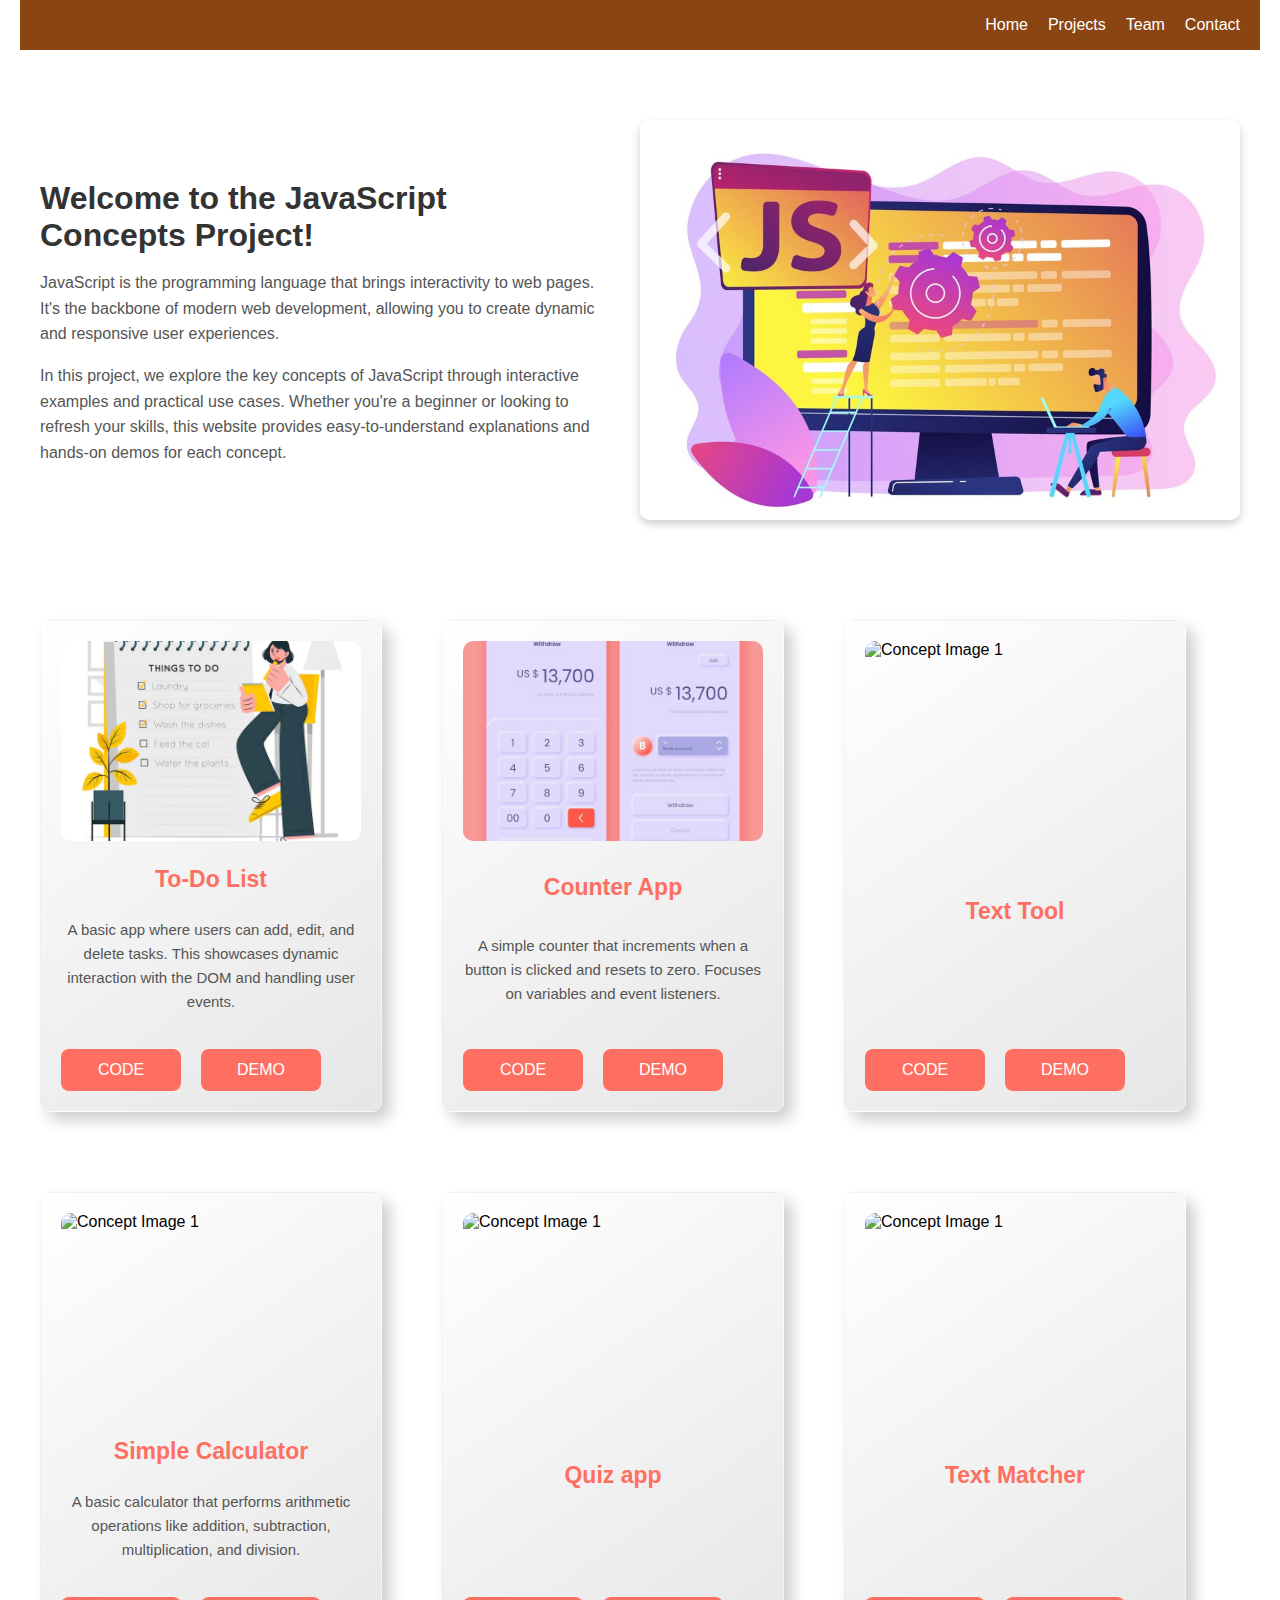
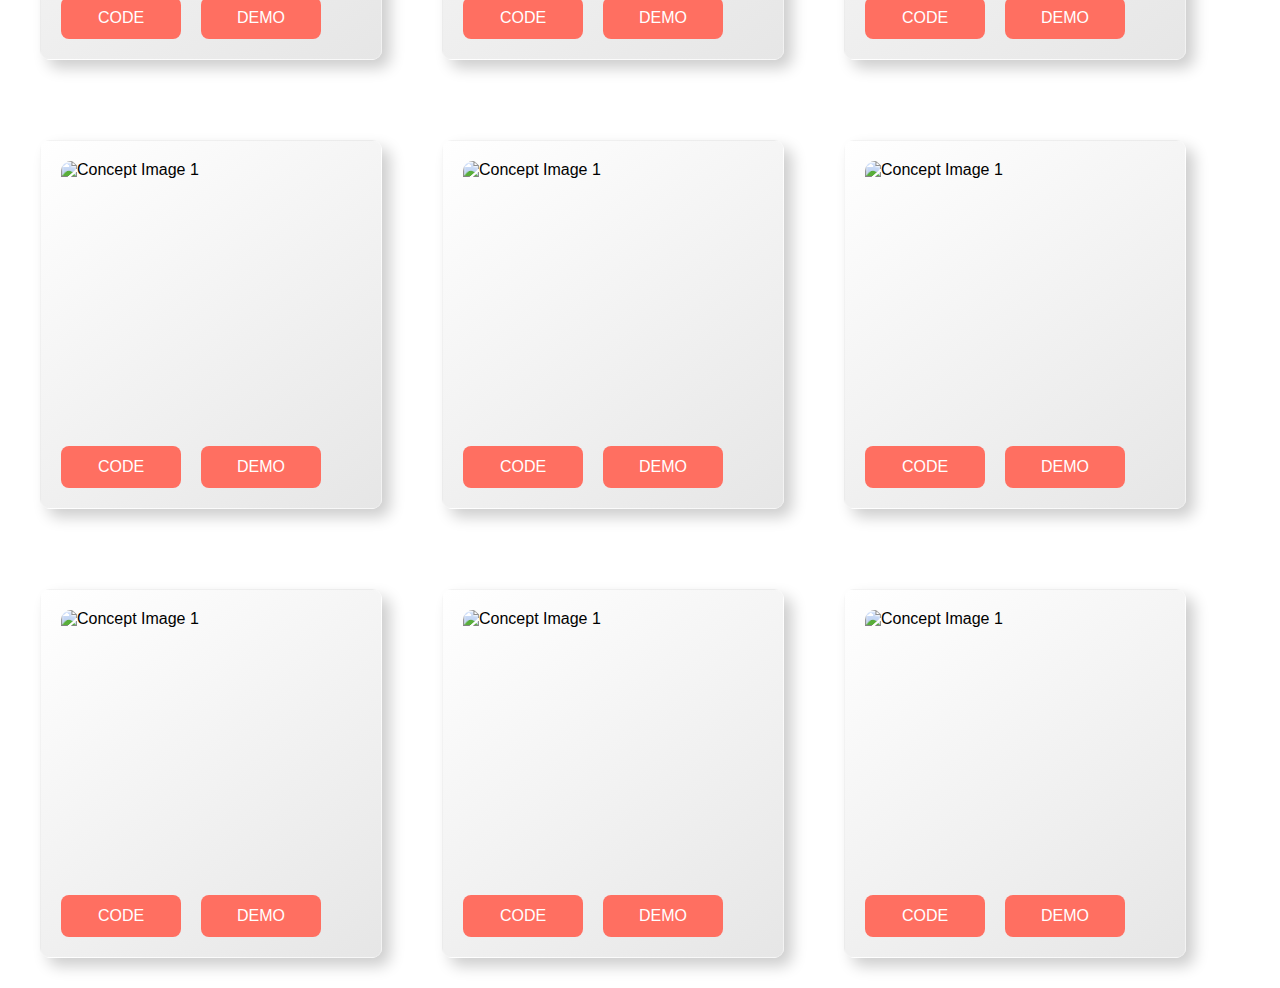
==== index.html @ 8a0b79c7 "initial commit" ====
<!DOCTYPE html>
<html lang="en">
<head>
    <meta charset="UTF-8">
    <meta name="viewport" content="width=device-width, initial-scale=1.0">
    <title>JS content</title>
    <link rel="stylesheet" href="style.css">
</head>
<body>
    <header class="navbar">
        <ul>
            <li>Home</li>
            <li>Projects</li>
            <li>Team</li>
            <li>Contact</li>
        </ul>
    </header>
    
    <div class="content-box">
        <div class="content">
            <h1 class="heading">Welcome to the JavaScript<br>Concepts Project!</h1>
            <p>JavaScript is the programming language that brings interactivity to web pages. It's the backbone of modern web development, allowing you to create dynamic and responsive user experiences.</p>
            <p>In this project, we explore the key concepts of JavaScript through interactive examples and practical use cases. Whether you're a beginner or looking to refresh your skills, this website provides easy-to-understand explanations and hands-on demos for each concept.</p>
        </div>
        <img src="./images/js img.jpg" alt="JavaScript Image" class="js-img">
    </div>
    <div class="concept-container">
        <div class="concept-card">
            <img src="./images/todo list.jpg" alt="Concept Image 1" class="concept-image">
            <h2 class="concept-title">To-Do List</h2>
            <p class="description">A basic app where users can add, edit, and delete tasks. This showcases dynamic interaction with the DOM and handling user events.</p>
            <div class="button-container">
                <button class="concept-button" onclick="window.open('https:github.com/VedikaMamidwar/notes-app')">CODE</button>
                <button class="concept-button" onclick="window.open('https:notenet.netlify.app')">DEMO</button>
            </div>
        </div>
        <div class="concept-card">
            <img src="./images/counter.jpg" alt="Concept Image 1" class="concept-image">
            <h2 class="concept-title">Counter App</h2>
            <p class="description">A simple counter that increments when a button is clicked and resets to zero. Focuses on variables and event listeners.</p>
            <div class="button-container">
                <button class="concept-button" onclick="window.open('https:github.com/VedikaMamidwar/counters-diceroller')">CODE</button>
                <button class="concept-button" onclick="window.open('https:countersdice.netlify.app')">DEMO</button>
            </div>
        </div>
        <div class="concept-card">
            <img src="image1.jpg" alt="Concept Image 1" class="concept-image">
            <h2 class="concept-title">Text Tool</h2>
            <p class="description"></p>
            <div class="button-container">
                <button class="concept-button" onclick="window.open('https:github.com/VedikaMamidwar/text-tool')">CODE</button>
                <button class="concept-button" onclick="window.open('https:domtexttool.netlify.app')">DEMO</button>
            </div>
        </div>
        <div class="concept-card">
            <img src="image1.jpg" alt="Concept Image 1" class="concept-image">
            <h2 class="concept-title">Simple Calculator</h2>
            <p class="description">A basic calculator that performs arithmetic operations like addition, subtraction, multiplication, and division.</p>
            <div class="button-container">
                <button class="concept-button" onclick="window.open('https:github.com/VedikaMamidwar/DOM-manupulation')">CODE</button>
                <button class="concept-button" onclick="window.open('https:domanupulation.netlify.app')">DEMO</button>
            </div>
        </div>
        <div class="concept-card">
            <img src="image1.jpg" alt="Concept Image 1" class="concept-image">
            <h2 class="concept-title">Quiz app</h2>
            <p class="description"></p>
            <div class="button-container">
                <button class="concept-button">CODE</button>
                <button class="concept-button" onclick="window.open('https:notenet.netlify.app')">DEMO</button>
            </div>
        </div>
        <div class="concept-card">
            <img src="image1.jpg" alt="Concept Image 1" class="concept-image">
            <h2 class="concept-title">Text Matcher</h2>
            <p class="description"></p>
            <div class="button-container">
                <button class="concept-button" onclick="window.open('')">CODE</button>
                <button class="concept-button" onclick="window.open('')">DEMO</button>
            </div>
        </div>
        <div class="concept-card">
            <img src="image1.jpg" alt="Concept Image 1" class="concept-image">
            <h2 class="concept-title"></h2>
            <p class="description"></p>
            <div class="button-container">
                <button class="concept-button">CODE</button>
                <button class="concept-button">DEMO</button>
            </div>
        </div>
        <div class="concept-card">
            <img src="image1.jpg" alt="Concept Image 1" class="concept-image">
            <h2 class="concept-title"></h2>
            <p class="description"></p>
            <div class="button-container">
                <button class="concept-button">CODE</button>
                <button class="concept-button">DEMO</button>
            </div>
        </div>
        <div class="concept-card">
            <img src="todo list.jpg" alt="Concept Image 1" class="concept-image">
            <h2 class="concept-title"></h2>
            <p class="description"></p>
            <div class="button-container">
                <button class="concept-button">CODE</button>
                <button class="concept-button">DEMO</button>
            </div>
        </div>
        <div class="concept-card">
            <img src="image1.jpg" alt="Concept Image 1" class="concept-image">
            <h2 class="concept-title"></h2>
            <p class="description"></p>
            <div class="button-container">
                <button class="concept-button">CODE</button>
                <button class="concept-button">DEMO</button>
            </div>
        </div>
        <div class="concept-card">
            <img src="image1.jpg" alt="Concept Image 1" class="concept-image">
            <h2 class="concept-title"></h2>
            <p class="description"></p>
            <div class="button-container">
                <button class="concept-button">CODE</button>
                <button class="concept-button">DEMO</button>
            </div>
        </div>
        <div class="concept-card">
            <img src="image1.jpg" alt="Concept Image 1" class="concept-image">
            <h2 class="concept-title"></h2>
            <p class="description"></p>
            <div class="button-container">
                <button class="concept-button">CODE</button>
                <button class="concept-button">DEMO</button>
            </div>
        </div>
        
       
    </div>
    
</body>
</html>
---- style.css ----
body {
    font-family: 'Arial', sans-serif;
    margin: 0;
    padding: 0;
    box-sizing: border-box;
}

header {
    background: #8B4513;
    color: white;
    padding: 10px 0;
    position: sticky;
    top: 0;
    z-index: 1000;
}

.navbar {
    display: flex;
    justify-content: flex-end;
    align-items: center;
    max-width: 1200px;
    margin: 0 auto;
    padding: 0 20px;
    height: 50px;
}

.navbar ul {
    list-style: none;
    display: flex;
    gap: 20px;
    margin: 0;
    padding: 0;
}

.navbar ul li {
    cursor: pointer;
    color: white;
}

.content-box {
    display: flex;
    justify-content: space-between;
    align-items: center;
    max-width: 1200px;
    margin: 50px auto;
    padding: 20px;
    gap: 30px;
}

.content {
    max-width: 600px; /* Limit width to make room for the image */
}

.heading {
    font-size: 2em;
    margin-bottom: 10px;
    color: #333;
}

p {
    font-size: 1em;
    color: #555;
    line-height: 1.6;
}

.js-img {
    width: 600px;
    height: auto;
    border-radius: 10px;
    box-shadow: 0 4px 8px rgba(0, 0, 0, 0.2); /* Adds shadow for a polished look */
}
/* Container for two concept cards */
.concept-container {
    display: flex;
    flex-wrap: wrap; /* Allows the cards to wrap to the next row */
    gap: 60px;
    max-width: 1200px;
    margin: 0 auto;
    padding: 20px;
}

.concept-card {
    flex: 1 1 calc(33.33% - 40px); 
    max-width: 300px; 
    border: 1px solid rgba(255, 255, 255, 0.2);
    border-radius: 10px;
    margin: 10px 0;
    padding: 20px;
    background: linear-gradient(145deg, #ffffff, #e6e6e6);
    box-shadow: 8px 8px 15px rgba(0, 0, 0, 0.2), -8px -8px 15px rgba(255, 255, 255, 0.1);
    cursor: pointer;
    position: relative;
    display: flex;
    flex-direction: column;
    transition: transform 0.3s, box-shadow 0.3s;
    justify-content: space-between;
}
.concept:hover {
    transform: scale(1.05) rotate(-1deg);
    box-shadow: 12px 12px 20px rgba(0, 0, 0, 0.3), -12px -12px 20px rgba(255, 255, 255, 0.15);
}


.concept-card:hover {
    transform: scale(1.05) rotate(-1deg);
    box-shadow: 12px 12px 20px rgba(0, 0, 0, 0.3), -12px -12px 20px rgba(255, 255, 255, 0.15);
}

.concept-image {
    width: 100%;
    height: 200px;
    object-fit: cover;
    border-radius: 10px;
    margin-bottom: 15px;
}

.concept-title {
    text-align: center;
    font-size: 23px;
    font-weight: bold;
    margin: 10px 0;
    color: #ff6f61;
}

.description {
    text-align: center;
    font-size: 15px;
    color: #555;
    margin-bottom: 15px;
}
/* Concept Button Style */
.button-container {
    display: flex;
    gap: 20px; /* Space between buttons */
    margin-top: 20px; /* Add space between buttons and description */
}

/* Button Style */
.concept-button {
    background-color: #ff6f61;
    color: white;
    font-size: 16px;
    padding: 12px 24px;
    border: none;
    border-radius: 8px;
    cursor: pointer;
    transition: background-color 0.3s ease, transform 0.3s ease;
    width: 120px; /* Set a fixed width for the buttons */
}

/* Hover Effect */
.concept-button:hover {
    background-color: #e65c4f;
    transform: scale(1.05);
}

/* Active Effect */
.concept-button:active {
    background-color: #d9534f;
    transform: scale(0.98);
}

/* Focus Effect */
.concept-button:focus {
    outline: none;
    box-shadow: 0 0 5px rgba(255, 111, 97, 0.8);
}
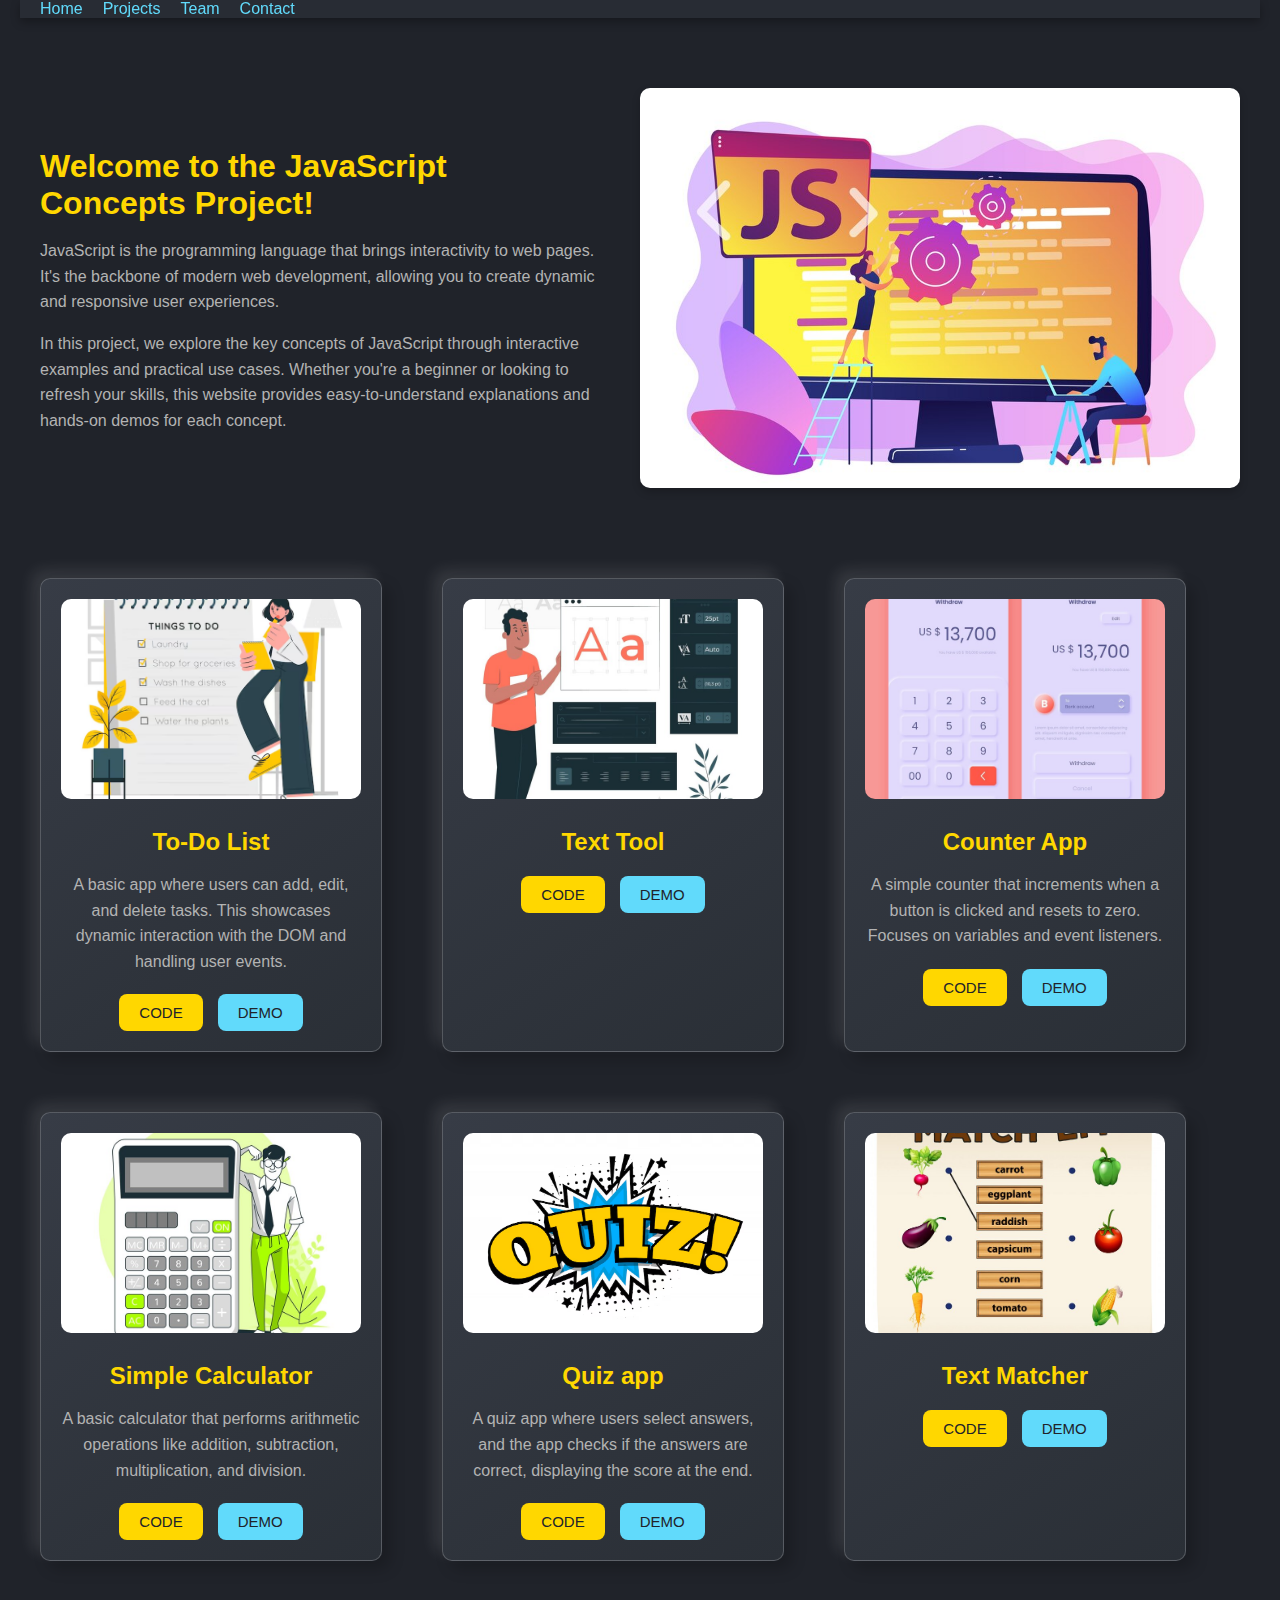
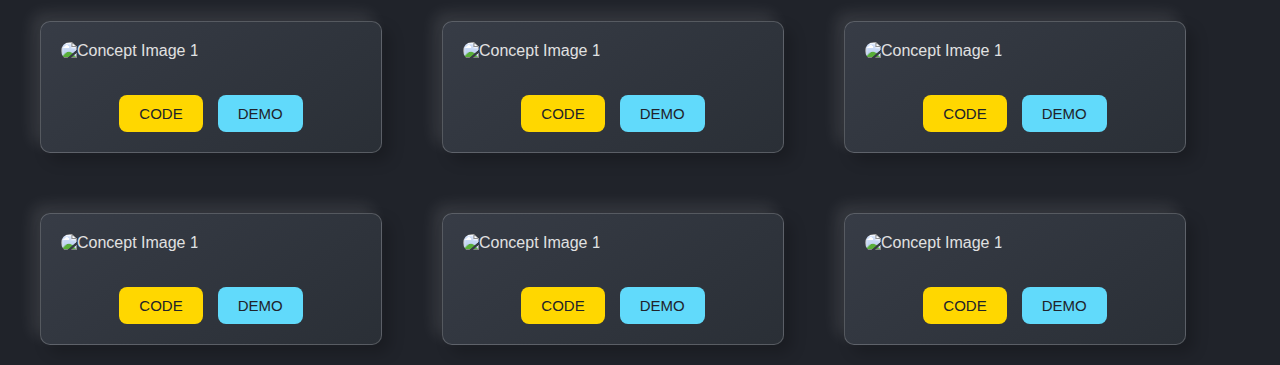
==== commit 77690bf6: "changes are done" ====
--- a/index.html
+++ b/index.html
@@ -30,8 +30,17 @@
             <h2 class="concept-title">To-Do List</h2>
             <p class="description">A basic app where users can add, edit, and delete tasks. This showcases dynamic interaction with the DOM and handling user events.</p>
             <div class="button-container">
-                <button class="concept-button" onclick="window.open('https:github.com/VedikaMamidwar/notes-app')">CODE</button>
+                <button class="concept-button1" onclick="window.open('https:github.com/VedikaMamidwar/notes-app')">CODE</button>
                 <button class="concept-button" onclick="window.open('https:notenet.netlify.app')">DEMO</button>
+            </div>
+        </div>
+        <div class="concept-card">
+            <img src="./images/text tool.jpg" alt="Concept Image 1" class="concept-image">
+            <h2 class="concept-title">Text Tool</h2>
+            <p class="description"></p>
+            <div class="button-container">
+                <button class="concept-button1" onclick="window.open('https:github.com/VedikaMamidwar/text-tool')">CODE</button>
+                <button class="concept-button" onclick="window.open('https:domtexttool.netlify.app')">DEMO</button>
             </div>
         </div>
         <div class="concept-card">
@@ -39,43 +48,34 @@
             <h2 class="concept-title">Counter App</h2>
             <p class="description">A simple counter that increments when a button is clicked and resets to zero. Focuses on variables and event listeners.</p>
             <div class="button-container">
-                <button class="concept-button" onclick="window.open('https:github.com/VedikaMamidwar/counters-diceroller')">CODE</button>
+                <button class="concept-button1" onclick="window.open('https:github.com/VedikaMamidwar/counters-diceroller')">CODE</button>
                 <button class="concept-button" onclick="window.open('https:countersdice.netlify.app')">DEMO</button>
             </div>
         </div>
         <div class="concept-card">
-            <img src="image1.jpg" alt="Concept Image 1" class="concept-image">
-            <h2 class="concept-title">Text Tool</h2>
-            <p class="description"></p>
-            <div class="button-container">
-                <button class="concept-button" onclick="window.open('https:github.com/VedikaMamidwar/text-tool')">CODE</button>
-                <button class="concept-button" onclick="window.open('https:domtexttool.netlify.app')">DEMO</button>
-            </div>
-        </div>
-        <div class="concept-card">
-            <img src="image1.jpg" alt="Concept Image 1" class="concept-image">
+            <img src="./images/calculator.jpg" alt="Concept Image 1" class="concept-image">
             <h2 class="concept-title">Simple Calculator</h2>
             <p class="description">A basic calculator that performs arithmetic operations like addition, subtraction, multiplication, and division.</p>
             <div class="button-container">
-                <button class="concept-button" onclick="window.open('https:github.com/VedikaMamidwar/DOM-manupulation')">CODE</button>
+                <button class="concept-button1" onclick="window.open('https:github.com/VedikaMamidwar/DOM-manupulation')">CODE</button>
                 <button class="concept-button" onclick="window.open('https:domanupulation.netlify.app')">DEMO</button>
             </div>
         </div>
         <div class="concept-card">
-            <img src="image1.jpg" alt="Concept Image 1" class="concept-image">
+            <img src="./images/quiz.avif" alt="Concept Image 1" class="concept-image">
             <h2 class="concept-title">Quiz app</h2>
-            <p class="description"></p>
+            <p class="description">A quiz app where users select answers, and the app checks if the answers are correct, displaying the score at the end.</p>
             <div class="button-container">
-                <button class="concept-button">CODE</button>
+                <button class="concept-button1">CODE</button>
                 <button class="concept-button" onclick="window.open('https:notenet.netlify.app')">DEMO</button>
             </div>
         </div>
         <div class="concept-card">
-            <img src="image1.jpg" alt="Concept Image 1" class="concept-image">
+            <img src="./images/text matcher.jpg" alt="Concept Image 1" class="concept-image">
             <h2 class="concept-title">Text Matcher</h2>
             <p class="description"></p>
             <div class="button-container">
-                <button class="concept-button" onclick="window.open('')">CODE</button>
+                <button class="concept-button1" onclick="window.open('')">CODE</button>
                 <button class="concept-button" onclick="window.open('')">DEMO</button>
             </div>
         </div>
@@ -84,7 +84,7 @@
             <h2 class="concept-title"></h2>
             <p class="description"></p>
             <div class="button-container">
-                <button class="concept-button">CODE</button>
+                <button class="concept-button1">CODE</button>
                 <button class="concept-button">DEMO</button>
             </div>
         </div>
@@ -93,7 +93,7 @@
             <h2 class="concept-title"></h2>
             <p class="description"></p>
             <div class="button-container">
-                <button class="concept-button">CODE</button>
+                <button class="concept-button1">CODE</button>
                 <button class="concept-button">DEMO</button>
             </div>
         </div>
@@ -102,7 +102,7 @@
             <h2 class="concept-title"></h2>
             <p class="description"></p>
             <div class="button-container">
-                <button class="concept-button">CODE</button>
+                <button class="concept-button1">CODE</button>
                 <button class="concept-button">DEMO</button>
             </div>
         </div>
@@ -111,7 +111,7 @@
             <h2 class="concept-title"></h2>
             <p class="description"></p>
             <div class="button-container">
-                <button class="concept-button">CODE</button>
+                <button class="concept-button1">CODE</button>
                 <button class="concept-button">DEMO</button>
             </div>
         </div>
@@ -120,7 +120,7 @@
             <h2 class="concept-title"></h2>
             <p class="description"></p>
             <div class="button-container">
-                <button class="concept-button">CODE</button>
+                <button class="concept-button1">CODE</button>
                 <button class="concept-button">DEMO</button>
             </div>
         </div>
@@ -129,7 +129,7 @@
             <h2 class="concept-title"></h2>
             <p class="description"></p>
             <div class="button-container">
-                <button class="concept-button">CODE</button>
+                <button class="concept-button1">CODE</button>
                 <button class="concept-button">DEMO</button>
             </div>
         </div>
--- a/style.css
+++ b/style.css
@@ -1,27 +1,31 @@
+/* Global Styles */
 body {
     font-family: 'Arial', sans-serif;
     margin: 0;
     padding: 0;
     box-sizing: border-box;
+    background-color: #20232a; /* Darker background for a cohesive look */
+    color: #e1e1e1; /* Light text for contrast */
 }
 
+/* Header */
 header {
-    background: #8B4513;
-    color: white;
-    padding: 10px 0;
+    background: #282c34; /* Dark, neutral background */
+    color: #61dafb; /* Light blue for contrast */
+    padding: 15px 0;
     position: sticky;
     top: 0;
     z-index: 1000;
+    box-shadow: 0 4px 10px rgba(0, 0, 0, 0.3);
 }
 
 .navbar {
-    display: flex;
-    justify-content: flex-end;
-    align-items: center;
+    display: block;
+    justify-content: space-between;
+    align-items:end;
     max-width: 1200px;
     margin: 0 auto;
     padding: 0 20px;
-    height: 50px;
 }
 
 .navbar ul {
@@ -34,9 +38,15 @@
 
 .navbar ul li {
     cursor: pointer;
-    color: white;
+    color: #61dafb;
+    transition: color 0.3s ease;
 }
 
+.navbar ul li:hover {
+    color: #ffd700; /* Golden color on hover */
+}
+
+/* Content Box */
 .content-box {
     display: flex;
     justify-content: space-between;
@@ -48,18 +58,18 @@
 }
 
 .content {
-    max-width: 600px; /* Limit width to make room for the image */
+    max-width: 600px;
 }
 
 .heading {
     font-size: 2em;
     margin-bottom: 10px;
-    color: #333;
+    color: #ffd700; /* Bright heading color */
 }
 
 p {
     font-size: 1em;
-    color: #555;
+    color: #b3b3b3;
     line-height: 1.6;
 }
 
@@ -67,12 +77,13 @@
     width: 600px;
     height: auto;
     border-radius: 10px;
-    box-shadow: 0 4px 8px rgba(0, 0, 0, 0.2); /* Adds shadow for a polished look */
+    box-shadow: 0 4px 8px rgba(0, 0, 0, 0.2);
 }
-/* Container for two concept cards */
+
+/* Concept Card Container */
 .concept-container {
     display: flex;
-    flex-wrap: wrap; /* Allows the cards to wrap to the next row */
+    flex-wrap: wrap;
     gap: 60px;
     max-width: 1200px;
     margin: 0 auto;
@@ -80,29 +91,18 @@
 }
 
 .concept-card {
-    flex: 1 1 calc(33.33% - 40px); 
-    max-width: 300px; 
+    flex: 1 1 calc(33.33% - 40px);
+    max-width: 300px;
     border: 1px solid rgba(255, 255, 255, 0.2);
     border-radius: 10px;
-    margin: 10px 0;
     padding: 20px;
-    background: linear-gradient(145deg, #ffffff, #e6e6e6);
+    background: linear-gradient(145deg, #373c46, #2a2f36);
     box-shadow: 8px 8px 15px rgba(0, 0, 0, 0.2), -8px -8px 15px rgba(255, 255, 255, 0.1);
-    cursor: pointer;
-    position: relative;
-    display: flex;
-    flex-direction: column;
     transition: transform 0.3s, box-shadow 0.3s;
-    justify-content: space-between;
-}
-.concept:hover {
-    transform: scale(1.05) rotate(-1deg);
-    box-shadow: 12px 12px 20px rgba(0, 0, 0, 0.3), -12px -12px 20px rgba(255, 255, 255, 0.15);
 }
 
-
 .concept-card:hover {
-    transform: scale(1.05) rotate(-1deg);
+    transform: scale(1.05);
     box-shadow: 12px 12px 20px rgba(0, 0, 0, 0.3), -12px -12px 20px rgba(255, 255, 255, 0.15);
 }
 
@@ -116,53 +116,81 @@
 
 .concept-title {
     text-align: center;
-    font-size: 23px;
+    font-size: 24px;
     font-weight: bold;
     margin: 10px 0;
-    color: #ff6f61;
+    color: #ffd700;
 }
 
 .description {
     text-align: center;
-    font-size: 15px;
-    color: #555;
+    font-size: 16px;
+    color: #b3b3b3;
     margin-bottom: 15px;
 }
-/* Concept Button Style */
+
+/* Button Container */
 .button-container {
     display: flex;
-    gap: 20px; /* Space between buttons */
-    margin-top: 20px; /* Add space between buttons and description */
+    gap: 15px;
+    justify-content: center;
+    margin-top: 20px;
 }
 
-/* Button Style */
 .concept-button {
-    background-color: #ff6f61;
-    color: white;
-    font-size: 16px;
-    padding: 12px 24px;
+    background-color: #61dafb; /* Lighter blue for primary button color */
+    color: #20232a;
+    font-size: 15px;
+    padding: 10px 20px;
     border: none;
     border-radius: 8px;
     cursor: pointer;
     transition: background-color 0.3s ease, transform 0.3s ease;
-    width: 120px; /* Set a fixed width for the buttons */
 }
 
-/* Hover Effect */
 .concept-button:hover {
-    background-color: #e65c4f;
+    background-color: #ffd700; /* Golden color on hover */
+    color: #20232a;
     transform: scale(1.05);
 }
 
-/* Active Effect */
-.concept-button:active {
-    background-color: #d9534f;
-    transform: scale(0.98);
+.concept-button:focus {
+    outline: none;
+    box-shadow: 0 0 5px rgba(255, 215, 0, 0.8);
+}
+.concept-button1 {
+    background-color: #ffd700; /* Lighter blue for primary button color */
+    color: #20232a;
+    font-size: 15px;
+    padding: 10px 20px;
+    border: none;
+    border-radius: 8px;
+    cursor: pointer;
+    transition: background-color 0.3s ease, transform 0.3s ease;
 }
 
-/* Focus Effect */
-.concept-button:focus {
-    outline: none;
-    box-shadow: 0 0 5px rgba(255, 111, 97, 0.8);
+.concept-button1:hover {
+    background-color: #ffd700; /* Golden color on hover */
+    color: #20232a;
+    transform: scale(1.05);
 }
 
+/* Footer */
+footer {
+    background: #282c34;
+    color: #61dafb;
+    text-align: center;
+    padding: 20px;
+    font-size: 1em;
+    margin-top: 30px;
+}
+
+footer a {
+    color: #ffd700; /* Matching footer link color */
+    text-decoration: none;
+    margin: 0 10px;
+}
+
+footer a:hover {
+    text-decoration: underline;
+}
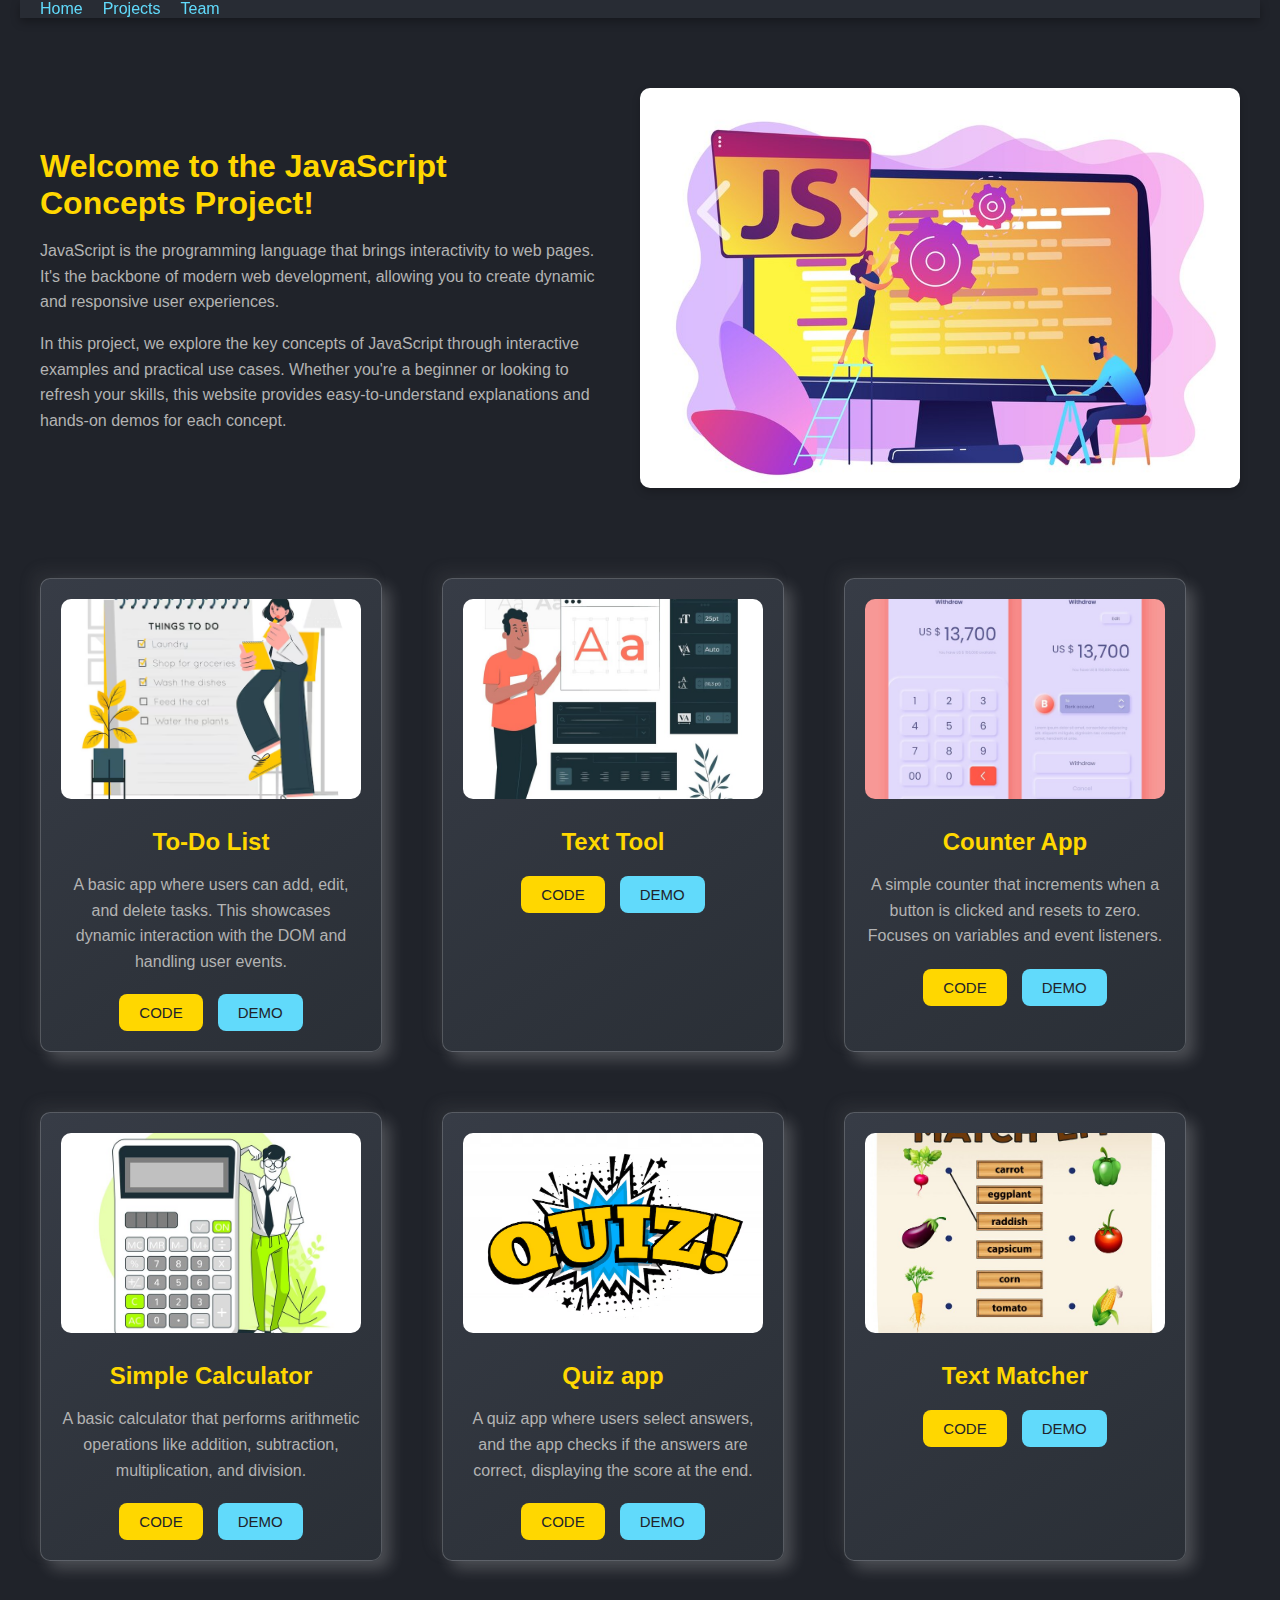
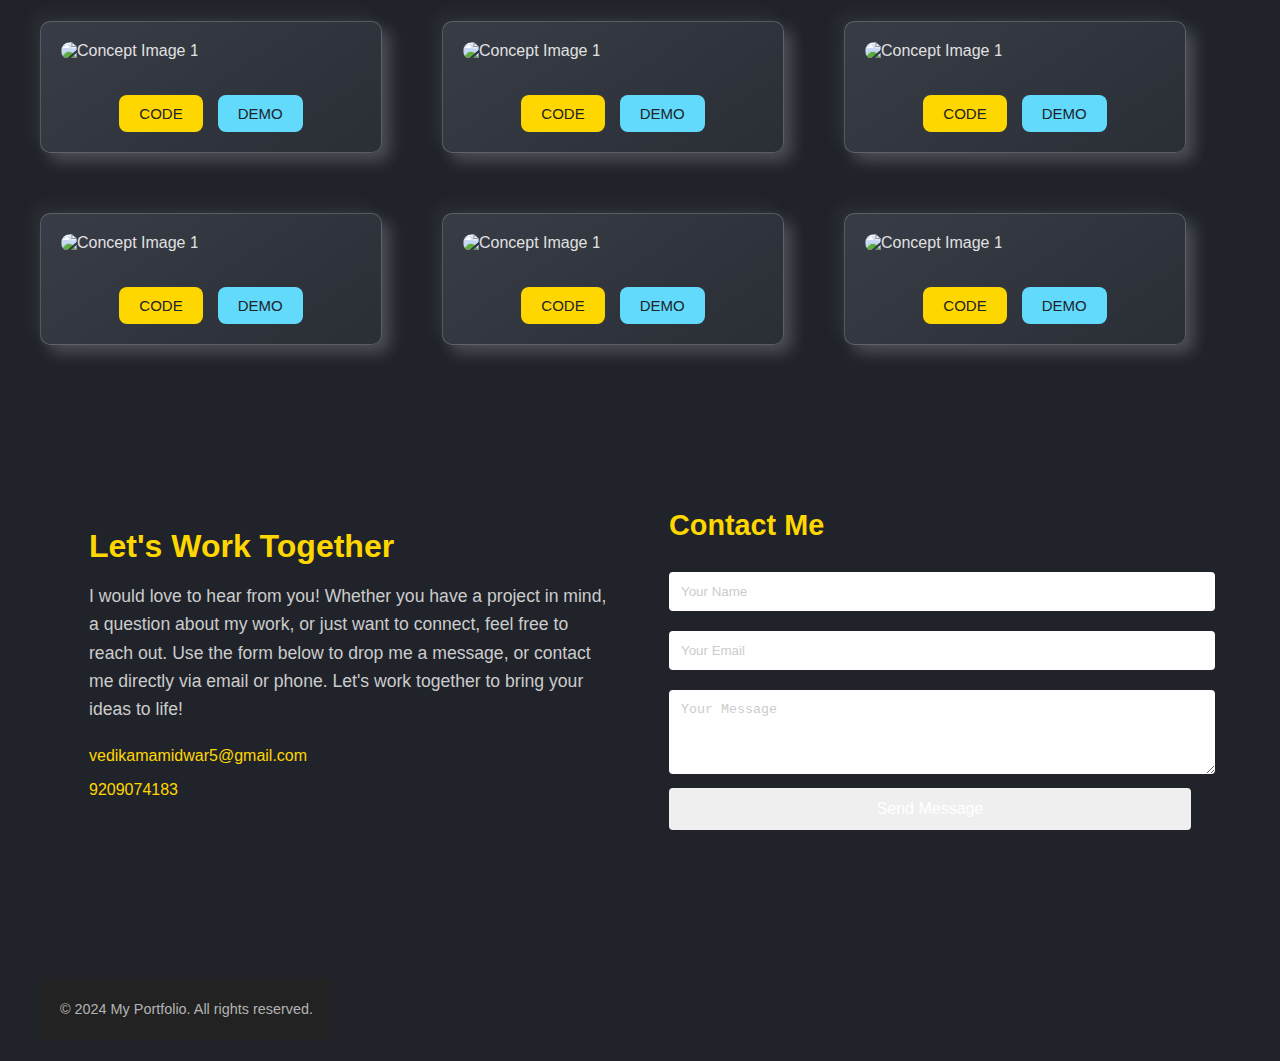
==== commit c5baded3: "pages modified" ====
--- a/index.html
+++ b/index.html
@@ -12,7 +12,6 @@
             <li>Home</li>
             <li>Projects</li>
             <li>Team</li>
-            <li>Contact</li>
         </ul>
     </header>
     
@@ -133,6 +132,46 @@
                 <button class="concept-button">DEMO</button>
             </div>
         </div>
+          <!-- Contact Section -->
+    <section class="contact" id="contact">
+        <div class="contact-info">
+            <h4 class="heading">Let's Work Together</h4>
+            <p class="paragraph">I would love to hear from you! Whether you have a project in mind, a question about my
+                work, or just want to connect, feel free to reach out. Use the form below to drop me a message, or
+                contact me directly via email or phone. Let's work together to bring your ideas to life!
+
+            </p>
+            <div class="gmail-no">
+                <p>vedikamamidwar5@gmail.com</p>
+                <p>9209074183</p>
+            </div>
+            <div class="social-links">
+                <a href="#"><i class="bx bxl-facebook"></i></a>
+                <a href="https://github.com/VedikaMamidwar"><i class="bx bxl-github"></i></a>
+                <a href="#"><i class="bx bxl-linkedin"></i></a>
+                <a href="#"><i class="bx bxl-contact"></i></a>
+            </div>
+        </div>
+        <div class="contact-form">
+            <h2>Contact Me</h2>
+            <form id="contact-form">
+                <input type="text" id="name" placeholder="Your Name" required>
+                <input type="email" id="email" placeholder="Your Email" required>
+                <textarea id="message" rows="4" placeholder="Your Message" required></textarea>
+                <button type="submit">Send Message</button>
+            </form>
+        </div>
+    </section>
+
+    <!-- Footer -->
+    <footer class="footer">
+        <p>&copy; 2024 My Portfolio. All rights reserved.</p>
+    </footer>
+
+    <script src="script.js"></script>
+
+        
+        
         
        
     </div>
--- a/style.css
+++ b/style.css
@@ -22,7 +22,7 @@
 .navbar {
     display: block;
     justify-content: space-between;
-    align-items:end;
+    align-items:flex-start;
     max-width: 1200px;
     margin: 0 auto;
     padding: 0 20px;
@@ -97,7 +97,7 @@
     border-radius: 10px;
     padding: 20px;
     background: linear-gradient(145deg, #373c46, #2a2f36);
-    box-shadow: 8px 8px 15px rgba(0, 0, 0, 0.2), -8px -8px 15px rgba(255, 255, 255, 0.1);
+    box-shadow: 8px 8px 15px rgba(255, 254, 254, 0.2), -8px -8px 15px rgba(139, 138, 138, 0.1);
     transition: transform 0.3s, box-shadow 0.3s;
 }
 
@@ -175,22 +175,116 @@
     transform: scale(1.05);
 }
 
-/* Footer */
-footer {
-    background: #282c34;
-    color: #61dafb;
+/* Contact Section Styles */
+.contact {
+    display: flex;
+    flex-wrap: wrap;
+    justify-content: space-around;
+    padding: 60px 20px;
+   
+    color: #fff;
+}
+
+.contact-info, .contact-form {
+    flex: 1;
+    max-width: 45%;
+    margin: 20px;
+}
+
+.contact-info h4.heading {
+    font-size: 2em;
+    margin-bottom: 15px;
+    color: #ffd700;
+}
+
+.contact-info .paragraph {
+    font-size: 1.1em;
+    line-height: 1.6;
+    color: #ccc;
+    margin-bottom: 20px;
+}
+
+.contact-info .gmail-no p {
+    font-size: 1em;
+    margin: 8px 0;
+    color:#ffd700 ;
+}
+
+.contact-info .social-links a {
+    margin: 0 10px;
+    color:#ffd700 ;
+    font-size: 1.5em;
+    transition: color 0.3s ease;
+}
+
+.contact-info .social-links a:hover {
+    color: #fff;
+}
+
+/* Contact Form Styles */
+.contact-form h2 {
+    font-size: 1.8em;
+    margin-bottom: 20px;
+    color:#ffd700 ;
+}
+
+.contact-form input,
+.contact-form textarea {
+    width: 100%;
+    padding: 12px;
+    margin: 10px 0;
+    border: none;
+    border-radius: 4px;
+    
+    color: #fff;
+}
+
+.contact-form input::placeholder,
+.contact-form textarea::placeholder {
+    color: #ccc;
+}
+
+.contact-form button {
+    width: 100%;
+    padding: 12px;
+    border: none;
+    border-radius: 4px;
+   
+    color: #fff;
+    font-size: 1em;
+    cursor: pointer;
+    transition: background-color 0.3s ease;
+}
+
+.contact-form button:hover {
+    background-color: #ffd700;
+}
+
+/* Footer Styles */
+.footer {
+    padding: 20px;
     text-align: center;
-    padding: 20px;
-    font-size: 1em;
-    margin-top: 30px;
-}
-
-footer a {
-    color: #ffd700; /* Matching footer link color */
-    text-decoration: none;
-    margin: 0 10px;
-}
-
-footer a:hover {
-    text-decoration: underline;
-}
+    background-color: #222;
+    color: #aaa;
+}
+
+.footer p {
+    margin: 0;
+    font-size: 0.9em;
+}
+
+/* Responsive Design */
+@media (max-width: 768px) {
+    .contact-info, .contact-form {
+        max-width: 100%;
+    }
+    .contact-info h4.heading {
+        font-size: 1.8em;
+    }
+    .contact-form h2 {
+        font-size: 1.6em;
+    }
+}
+html {
+    scroll-behavior: smooth;
+}
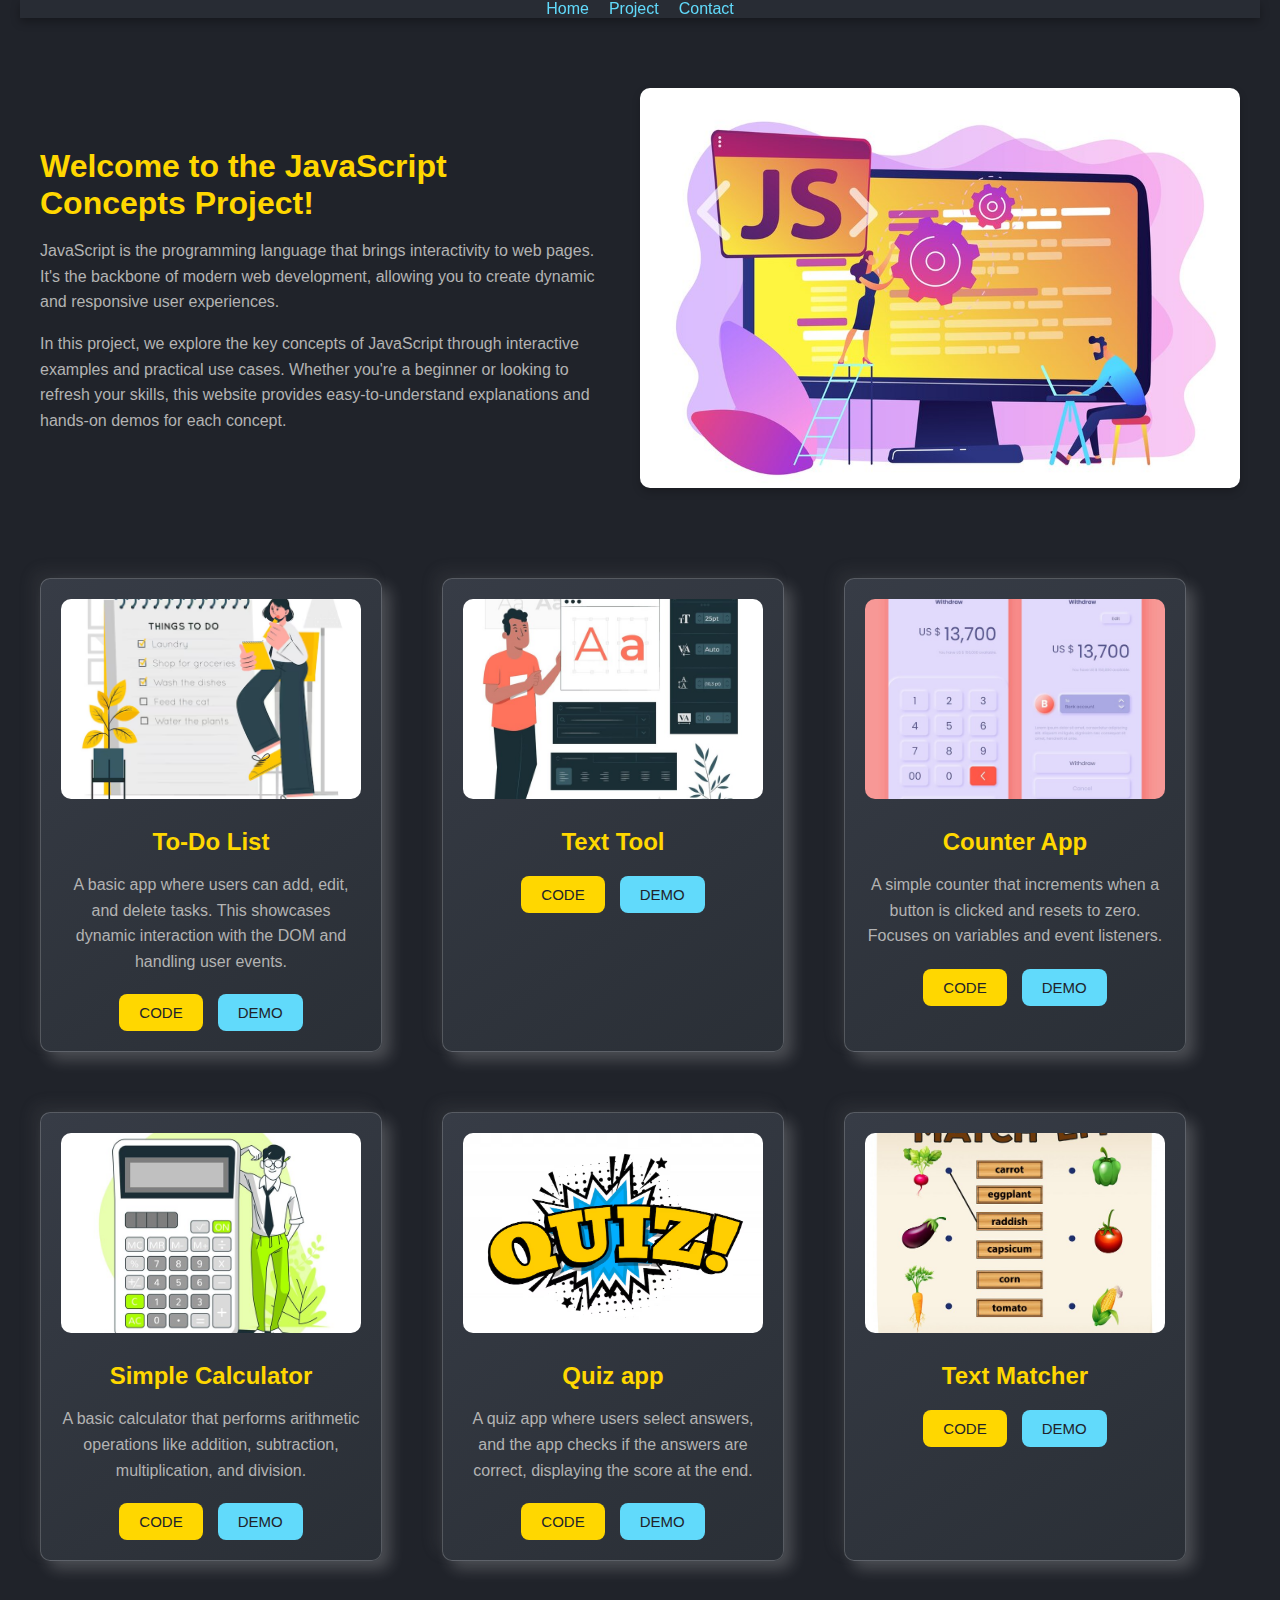
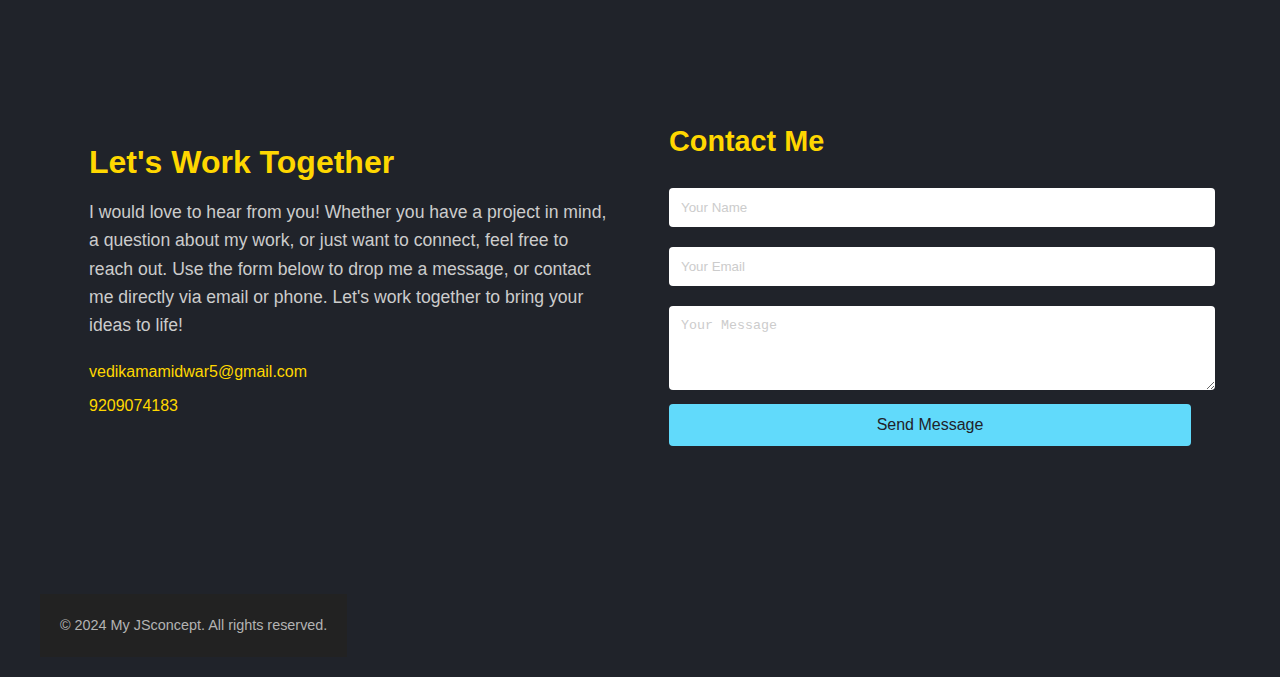
==== commit 33a93451: "changes are done" ====
--- a/index.html
+++ b/index.html
@@ -1,36 +1,47 @@
 <!DOCTYPE html>
 <html lang="en">
+
 <head>
     <meta charset="UTF-8">
     <meta name="viewport" content="width=device-width, initial-scale=1.0">
     <title>JS content</title>
     <link rel="stylesheet" href="style.css">
 </head>
+
 <body>
     <header class="navbar">
-        <ul>
-            <li>Home</li>
-            <li>Projects</li>
-            <li>Team</li>
-        </ul>
+        <nav class="header">
+            <ul>
+                <li><a href="index.html">Home</a></li>
+                <li><a href="projects.html">Project</a></li>
+                <li><a href="contact.html">Contact</a></li>
+            </ul>
+        </nav>
     </header>
-    
-    <div class="content-box">
+    <!-- Home section -->
+    <div class="content-box" id="home">
         <div class="content">
             <h1 class="heading">Welcome to the JavaScript<br>Concepts Project!</h1>
-            <p>JavaScript is the programming language that brings interactivity to web pages. It's the backbone of modern web development, allowing you to create dynamic and responsive user experiences.</p>
-            <p>In this project, we explore the key concepts of JavaScript through interactive examples and practical use cases. Whether you're a beginner or looking to refresh your skills, this website provides easy-to-understand explanations and hands-on demos for each concept.</p>
+            <p>JavaScript is the programming language that brings interactivity to web pages. It's the backbone of
+                modern web development, allowing you to create dynamic and responsive user experiences.</p>
+            <p>In this project, we explore the key concepts of JavaScript through interactive examples and practical use
+                cases. Whether you're a beginner or looking to refresh your skills, this website provides
+                easy-to-understand explanations and hands-on demos for each concept.</p>
         </div>
         <img src="./images/js img.jpg" alt="JavaScript Image" class="js-img">
     </div>
-    <div class="concept-container">
+
+    <!-- Project section -->
+    <div class="concept-container" id="projects">
         <div class="concept-card">
             <img src="./images/todo list.jpg" alt="Concept Image 1" class="concept-image">
             <h2 class="concept-title">To-Do List</h2>
-            <p class="description">A basic app where users can add, edit, and delete tasks. This showcases dynamic interaction with the DOM and handling user events.</p>
+            <p class="description">A basic app where users can add, edit, and delete tasks. This showcases dynamic
+                interaction with the DOM and handling user events.</p>
             <div class="button-container">
-                <button class="concept-button1" onclick="window.open('https:github.com/VedikaMamidwar/notes-app')">CODE</button>
-                <button class="concept-button" onclick="window.open('https:notenet.netlify.app')">DEMO</button>
+                <button class="concept-button1"
+                    onclick="window.open('https:github.com/VedikaMamidwar/notes-app')">CODE</button>
+                <button class="concept-button2" onclick="window.open('https:notenet.netlify.app')">DEMO</button>
             </div>
         </div>
         <div class="concept-card">
@@ -38,35 +49,41 @@
             <h2 class="concept-title">Text Tool</h2>
             <p class="description"></p>
             <div class="button-container">
-                <button class="concept-button1" onclick="window.open('https:github.com/VedikaMamidwar/text-tool')">CODE</button>
-                <button class="concept-button" onclick="window.open('https:domtexttool.netlify.app')">DEMO</button>
+                <button class="concept-button1"
+                    onclick="window.open('https:github.com/VedikaMamidwar/text-tool')">CODE</button>
+                <button class="concept-button2" onclick="window.open('https:domtexttool.netlify.app')">DEMO</button>
             </div>
         </div>
         <div class="concept-card">
             <img src="./images/counter.jpg" alt="Concept Image 1" class="concept-image">
             <h2 class="concept-title">Counter App</h2>
-            <p class="description">A simple counter that increments when a button is clicked and resets to zero. Focuses on variables and event listeners.</p>
+            <p class="description">A simple counter that increments when a button is clicked and resets to zero. Focuses
+                on variables and event listeners.</p>
             <div class="button-container">
-                <button class="concept-button1" onclick="window.open('https:github.com/VedikaMamidwar/counters-diceroller')">CODE</button>
-                <button class="concept-button" onclick="window.open('https:countersdice.netlify.app')">DEMO</button>
+                <button class="concept-button1"
+                    onclick="window.open('https:github.com/VedikaMamidwar/counters-diceroller')">CODE</button>
+                <button class="concept-button2" onclick="window.open('https:countersdice.netlify.app')">DEMO</button>
             </div>
         </div>
         <div class="concept-card">
             <img src="./images/calculator.jpg" alt="Concept Image 1" class="concept-image">
             <h2 class="concept-title">Simple Calculator</h2>
-            <p class="description">A basic calculator that performs arithmetic operations like addition, subtraction, multiplication, and division.</p>
+            <p class="description">A basic calculator that performs arithmetic operations like addition, subtraction,
+                multiplication, and division.</p>
             <div class="button-container">
-                <button class="concept-button1" onclick="window.open('https:github.com/VedikaMamidwar/DOM-manupulation')">CODE</button>
-                <button class="concept-button" onclick="window.open('https:domanupulation.netlify.app')">DEMO</button>
+                <button class="concept-button1"
+                    onclick="window.open('https:github.com/VedikaMamidwar/DOM-manupulation')">CODE</button>
+                <button class="concept-button2" onclick="window.open('https:domanupulation.netlify.app')">DEMO</button>
             </div>
         </div>
         <div class="concept-card">
             <img src="./images/quiz.avif" alt="Concept Image 1" class="concept-image">
             <h2 class="concept-title">Quiz app</h2>
-            <p class="description">A quiz app where users select answers, and the app checks if the answers are correct, displaying the score at the end.</p>
+            <p class="description">A quiz app where users select answers, and the app checks if the answers are correct,
+                displaying the score at the end.</p>
             <div class="button-container">
                 <button class="concept-button1">CODE</button>
-                <button class="concept-button" onclick="window.open('https:notenet.netlify.app')">DEMO</button>
+                <button class="concept-button2" onclick="window.open('https:notenet.netlify.app')">DEMO</button>
             </div>
         </div>
         <div class="concept-card">
@@ -75,106 +92,55 @@
             <p class="description"></p>
             <div class="button-container">
                 <button class="concept-button1" onclick="window.open('')">CODE</button>
-                <button class="concept-button" onclick="window.open('')">DEMO</button>
+                <button class="concept-button2" onclick="window.open('')">DEMO</button>
             </div>
         </div>
-        <div class="concept-card">
-            <img src="image1.jpg" alt="Concept Image 1" class="concept-image">
-            <h2 class="concept-title"></h2>
-            <p class="description"></p>
-            <div class="button-container">
-                <button class="concept-button1">CODE</button>
-                <button class="concept-button">DEMO</button>
+        
+        <!-- Contact Section -->
+        <section class="contact" id="contact">
+            <div class="contact-info">
+                <h4 class="heading">Let's Work Together</h4>
+                <p class="paragraph">I would love to hear from you! Whether you have a project in mind, a question about
+                    my
+                    work, or just want to connect, feel free to reach out. Use the form below to drop me a message, or
+                    contact me directly via email or phone. Let's work together to bring your ideas to life!
+
+                </p>
+                <div class="gmail-no">
+                    <p>vedikamamidwar5@gmail.com</p>
+                    <p>9209074183</p>
+                </div>
+                <div class="social-links">
+                    <a href="#"><i class="bx bxl-facebook"></i></a>
+                    <a href="https://github.com/VedikaMamidwar"><i class="bx bxl-github"></i></a>
+                    <a href="#"><i class="bx bxl-linkedin"></i></a>
+                    <a href="#"><i class="bx bxl-contact"></i></a>
+                </div>
             </div>
-        </div>
-        <div class="concept-card">
-            <img src="image1.jpg" alt="Concept Image 1" class="concept-image">
-            <h2 class="concept-title"></h2>
-            <p class="description"></p>
-            <div class="button-container">
-                <button class="concept-button1">CODE</button>
-                <button class="concept-button">DEMO</button>
+            <div class="contact-form">
+                <h2>Contact Me</h2>
+                <form id="contact-form">
+                    <input type="text" id="name" placeholder="Your Name" required>
+                    <input type="email" id="email" placeholder="Your Email" required>
+                    <textarea id="message" rows="4" placeholder="Your Message" required></textarea>
+                    <button type="submit">Send Message</button>
+                </form>
             </div>
-        </div>
-        <div class="concept-card">
-            <img src="todo list.jpg" alt="Concept Image 1" class="concept-image">
-            <h2 class="concept-title"></h2>
-            <p class="description"></p>
-            <div class="button-container">
-                <button class="concept-button1">CODE</button>
-                <button class="concept-button">DEMO</button>
-            </div>
-        </div>
-        <div class="concept-card">
-            <img src="image1.jpg" alt="Concept Image 1" class="concept-image">
-            <h2 class="concept-title"></h2>
-            <p class="description"></p>
-            <div class="button-container">
-                <button class="concept-button1">CODE</button>
-                <button class="concept-button">DEMO</button>
-            </div>
-        </div>
-        <div class="concept-card">
-            <img src="image1.jpg" alt="Concept Image 1" class="concept-image">
-            <h2 class="concept-title"></h2>
-            <p class="description"></p>
-            <div class="button-container">
-                <button class="concept-button1">CODE</button>
-                <button class="concept-button">DEMO</button>
-            </div>
-        </div>
-        <div class="concept-card">
-            <img src="image1.jpg" alt="Concept Image 1" class="concept-image">
-            <h2 class="concept-title"></h2>
-            <p class="description"></p>
-            <div class="button-container">
-                <button class="concept-button1">CODE</button>
-                <button class="concept-button">DEMO</button>
-            </div>
-        </div>
-          <!-- Contact Section -->
-    <section class="contact" id="contact">
-        <div class="contact-info">
-            <h4 class="heading">Let's Work Together</h4>
-            <p class="paragraph">I would love to hear from you! Whether you have a project in mind, a question about my
-                work, or just want to connect, feel free to reach out. Use the form below to drop me a message, or
-                contact me directly via email or phone. Let's work together to bring your ideas to life!
+        </section>
 
-            </p>
-            <div class="gmail-no">
-                <p>vedikamamidwar5@gmail.com</p>
-                <p>9209074183</p>
-            </div>
-            <div class="social-links">
-                <a href="#"><i class="bx bxl-facebook"></i></a>
-                <a href="https://github.com/VedikaMamidwar"><i class="bx bxl-github"></i></a>
-                <a href="#"><i class="bx bxl-linkedin"></i></a>
-                <a href="#"><i class="bx bxl-contact"></i></a>
-            </div>
-        </div>
-        <div class="contact-form">
-            <h2>Contact Me</h2>
-            <form id="contact-form">
-                <input type="text" id="name" placeholder="Your Name" required>
-                <input type="email" id="email" placeholder="Your Email" required>
-                <textarea id="message" rows="4" placeholder="Your Message" required></textarea>
-                <button type="submit">Send Message</button>
-            </form>
-        </div>
-    </section>
+        <!-- Footer -->
+        <footer class="footer">
+            <p>&copy; 2024 My JSconcept. All rights reserved.</p>
+        </footer>
 
-    <!-- Footer -->
-    <footer class="footer">
-        <p>&copy; 2024 My Portfolio. All rights reserved.</p>
-    </footer>
+        <script src="script.js"></script>
 
-    <script src="script.js"></script>
 
-        
-        
-        
-       
+
+
+
     </div>
-    
+
 </body>
-</html>
+
+</html>--- a/style.css
+++ b/style.css
@@ -12,17 +12,18 @@
 header {
     background: #282c34; /* Dark, neutral background */
     color: #61dafb; /* Light blue for contrast */
-    padding: 15px 0;
+    padding: 35px ;
     position: sticky;
     top: 0;
     z-index: 1000;
     box-shadow: 0 4px 10px rgba(0, 0, 0, 0.3);
+    text-align: center; /* Center-align header */
 }
 
 .navbar {
-    display: block;
-    justify-content: space-between;
-    align-items:flex-start;
+    display: flex;
+    justify-content: center;
+    align-items: center;
     max-width: 1200px;
     margin: 0 auto;
     padding: 0 20px;
@@ -43,6 +44,16 @@
 }
 
 .navbar ul li:hover {
+    color: #ffd700; /* Golden color on hover */
+}
+
+/* Scroll to Section */
+.navbar ul li a {
+    color: inherit;
+    text-decoration: none;
+}
+
+.navbar ul li a:hover {
     color: #ffd700; /* Golden color on hover */
 }
 
@@ -137,8 +148,8 @@
     margin-top: 20px;
 }
 
-.concept-button {
-    background-color: #61dafb; /* Lighter blue for primary button color */
+.concept-button, .concept-button1 {
+    background-color: #ffd700;  /* Lighter blue for primary button color */
     color: #20232a;
     font-size: 15px;
     padding: 10px 20px;
@@ -148,18 +159,20 @@
     transition: background-color 0.3s ease, transform 0.3s ease;
 }
 
-.concept-button:hover {
+.concept-button:hover, .concept-button1:hover {
     background-color: #ffd700; /* Golden color on hover */
     color: #20232a;
     transform: scale(1.05);
 }
 
-.concept-button:focus {
+.concept-button:focus, .concept-button1:focus {
     outline: none;
     box-shadow: 0 0 5px rgba(255, 215, 0, 0.8);
 }
-.concept-button1 {
-    background-color: #ffd700; /* Lighter blue for primary button color */
+
+/* Button2 */
+.concept-button2{
+    background-color:#61dafb;  /* Lighter blue for primary button color */
     color: #20232a;
     font-size: 15px;
     padding: 10px 20px;
@@ -169,10 +182,15 @@
     transition: background-color 0.3s ease, transform 0.3s ease;
 }
 
-.concept-button1:hover {
+.concept-button2:hover {
     background-color: #ffd700; /* Golden color on hover */
     color: #20232a;
     transform: scale(1.05);
+}
+
+.concept-button2:focus {
+    outline: none;
+    box-shadow: 0 0 5px rgba(255, 215, 0, 0.8);
 }
 
 /* Contact Section Styles */
@@ -181,7 +199,6 @@
     flex-wrap: wrap;
     justify-content: space-around;
     padding: 60px 20px;
-   
     color: #fff;
 }
 
@@ -207,12 +224,12 @@
 .contact-info .gmail-no p {
     font-size: 1em;
     margin: 8px 0;
-    color:#ffd700 ;
+    color: #ffd700;
 }
 
 .contact-info .social-links a {
     margin: 0 10px;
-    color:#ffd700 ;
+    color: #ffd700;
     font-size: 1.5em;
     transition: color 0.3s ease;
 }
@@ -225,7 +242,7 @@
 .contact-form h2 {
     font-size: 1.8em;
     margin-bottom: 20px;
-    color:#ffd700 ;
+    color: #ffd700;
 }
 
 .contact-form input,
@@ -235,7 +252,6 @@
     margin: 10px 0;
     border: none;
     border-radius: 4px;
-    
     color: #fff;
 }
 
@@ -249,8 +265,8 @@
     padding: 12px;
     border: none;
     border-radius: 4px;
-   
-    color: #fff;
+    background-color: #61dafb;
+    color: #20232a;
     font-size: 1em;
     cursor: pointer;
     transition: background-color 0.3s ease;
@@ -284,6 +300,10 @@
     .contact-form h2 {
         font-size: 1.6em;
     }
+    .content-box {
+        flex-direction: column;
+        text-align: center;
+    }
 }
 html {
     scroll-behavior: smooth;
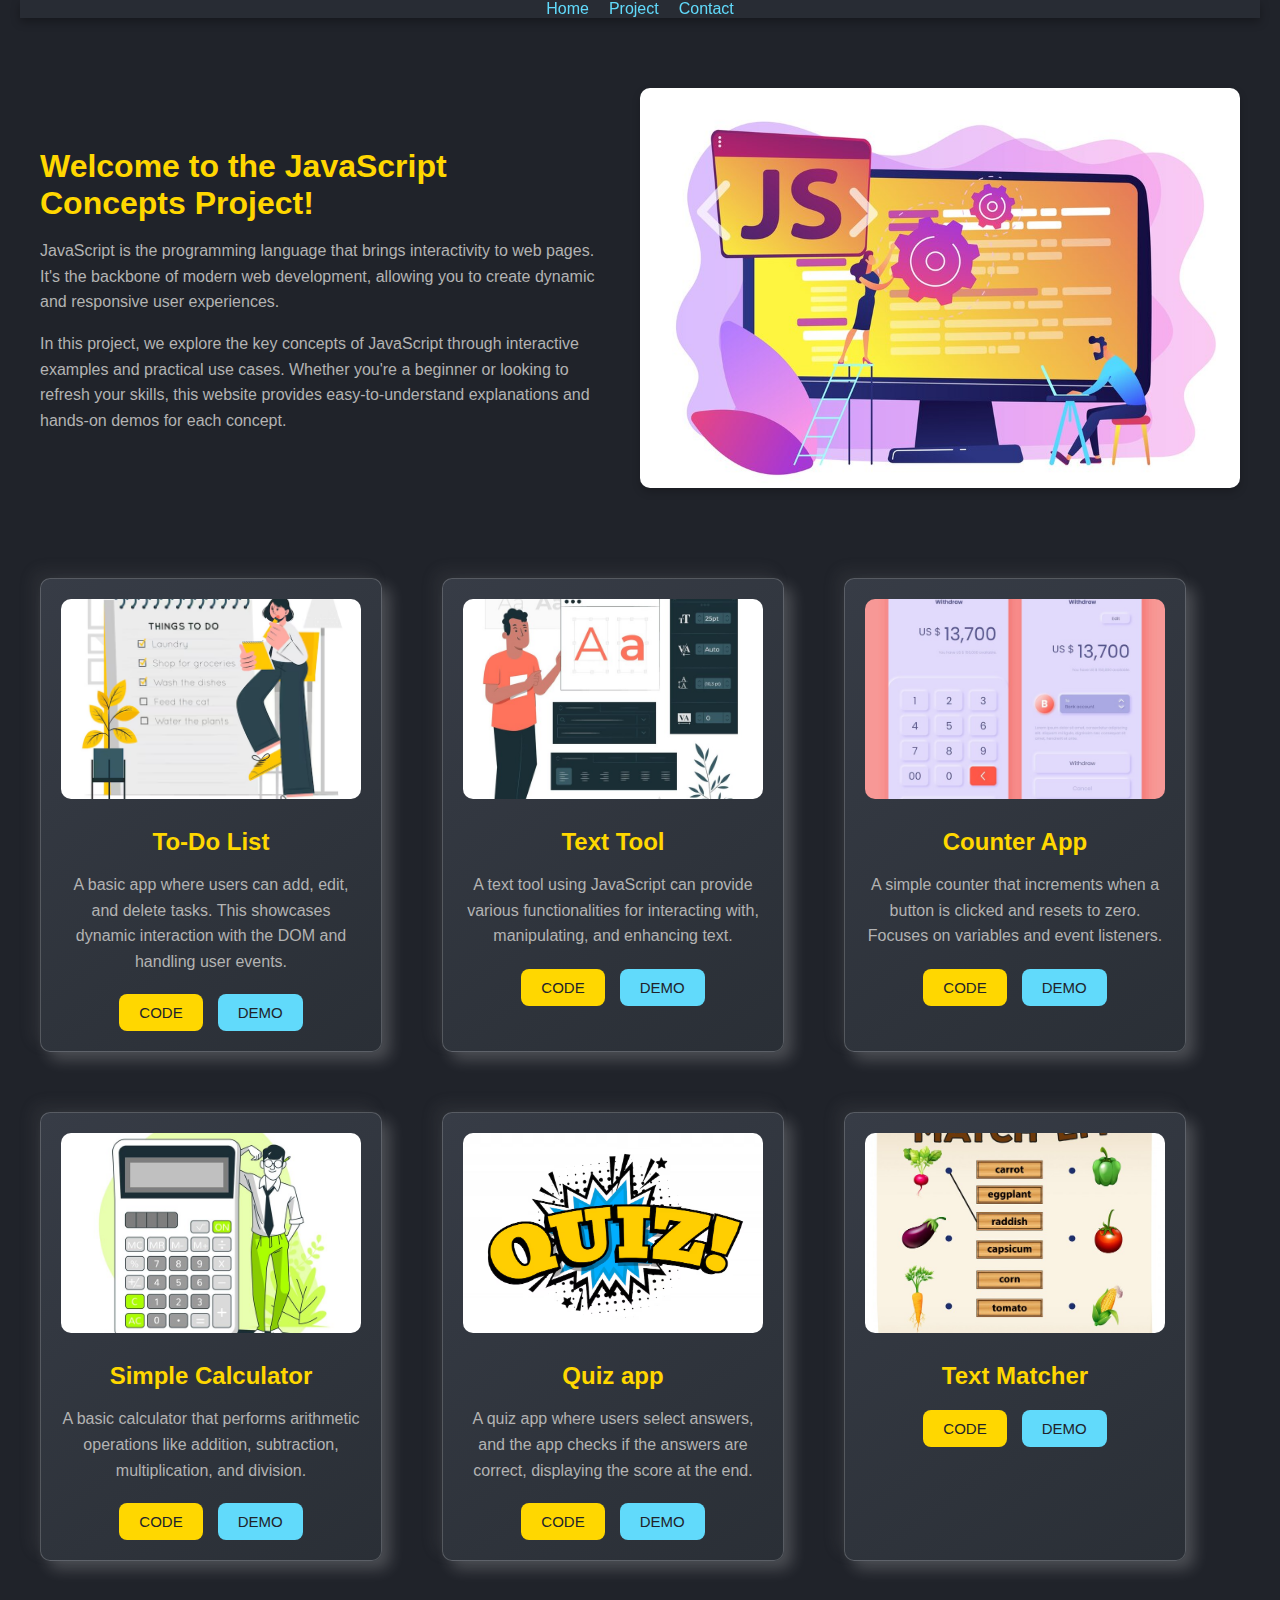
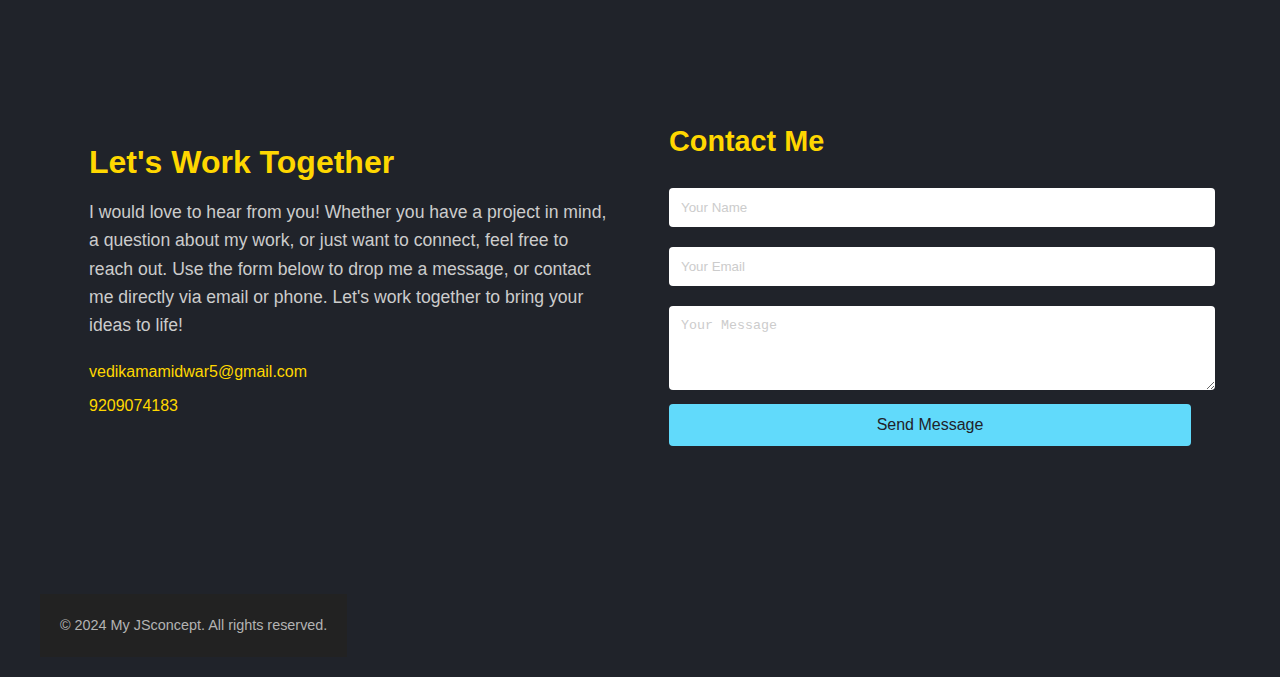
==== commit f502a24b: "changes are done" ====
--- a/index.html
+++ b/index.html
@@ -47,7 +47,7 @@
         <div class="concept-card">
             <img src="./images/text tool.jpg" alt="Concept Image 1" class="concept-image">
             <h2 class="concept-title">Text Tool</h2>
-            <p class="description"></p>
+            <p class="description">A text tool using JavaScript can provide various functionalities for interacting with, manipulating, and enhancing text.</p>
             <div class="button-container">
                 <button class="concept-button1"
                     onclick="window.open('https:github.com/VedikaMamidwar/text-tool')">CODE</button>
